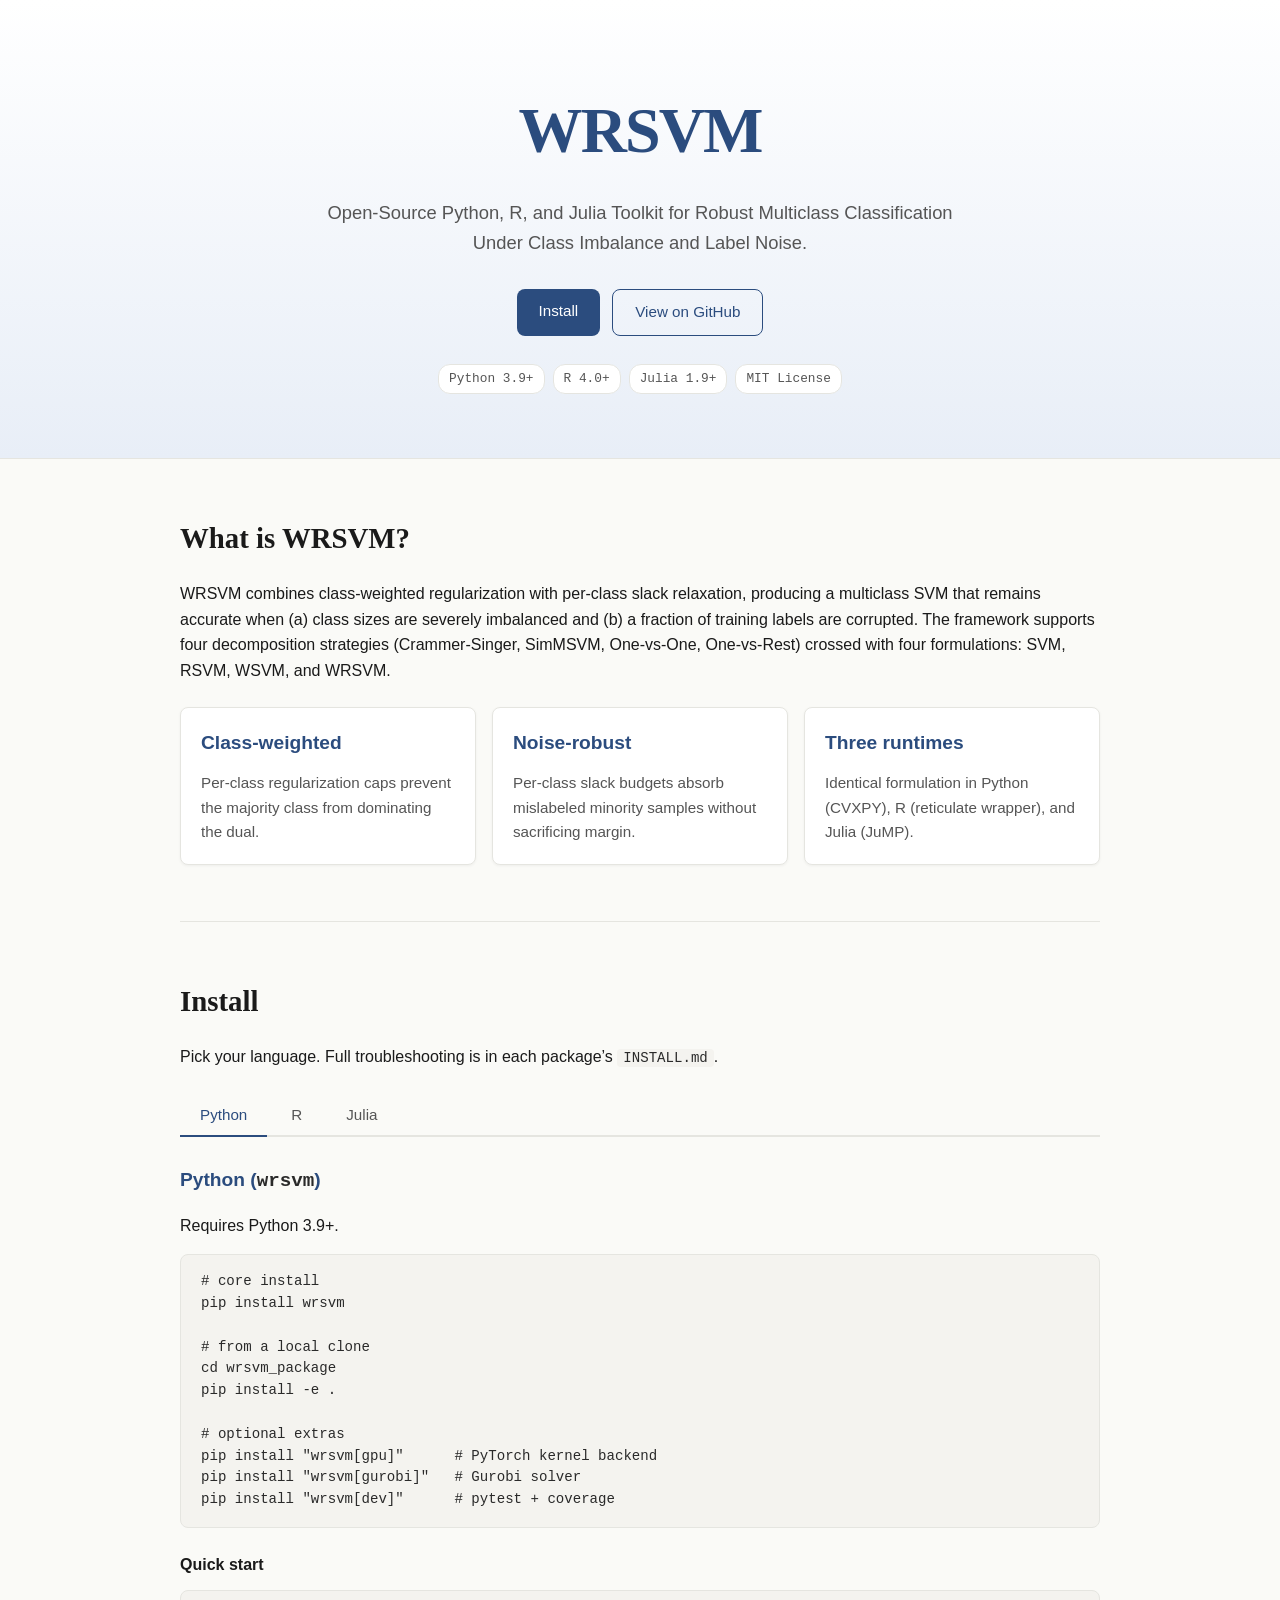
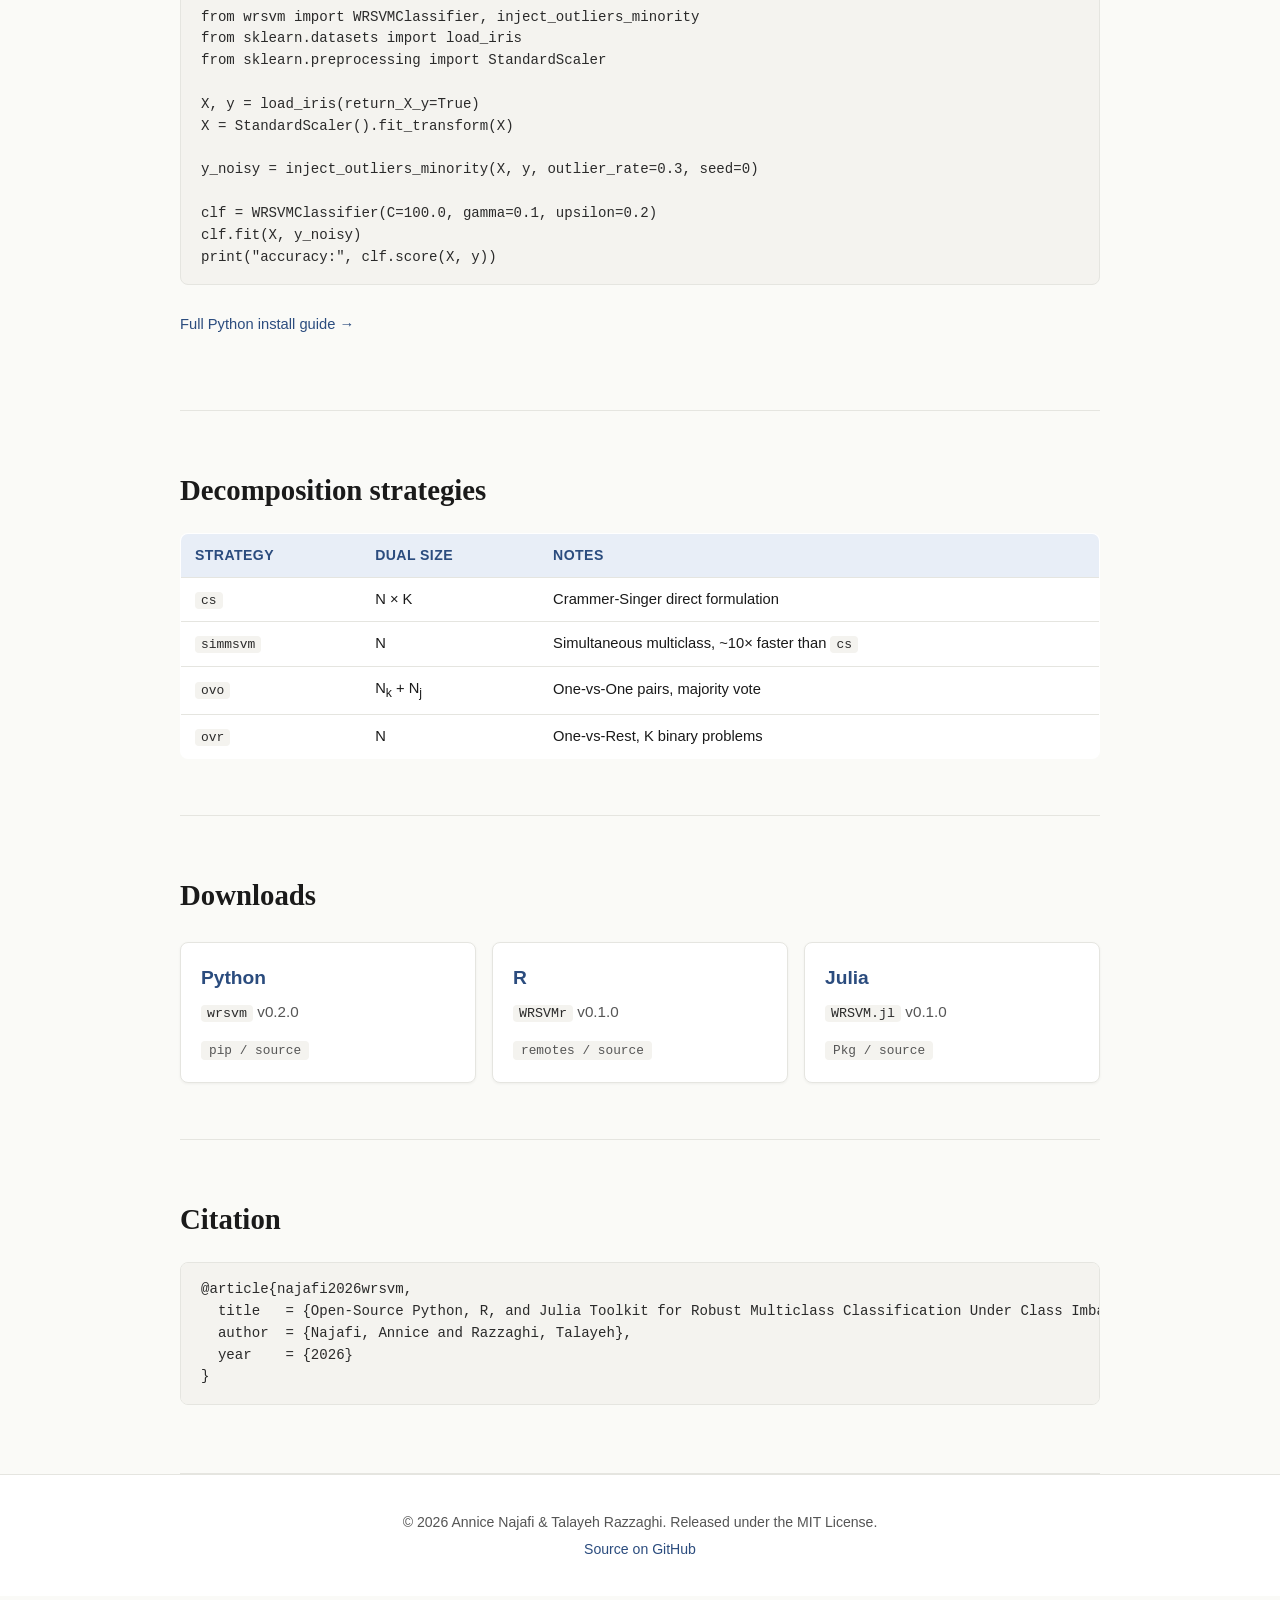
==== docs/index.html @ acd2e640 "Add top-level README, LICENSE, and GitHub Pages docs" ====
<!DOCTYPE html>
<html lang="en">
<head>
<meta charset="UTF-8" />
<meta name="viewport" content="width=device-width, initial-scale=1.0" />
<title>WRSVM: Open-Source Toolkit for Robust Multiclass Classification</title>
<meta name="description" content="Open-Source Python, R, and Julia Toolkit for Robust Multiclass Classification Under Class Imbalance and Label Noise." />
<link rel="stylesheet" href="style.css" />
</head>
<body>

<header class="hero">
  <div class="container">
    <h1>WRSVM</h1>
    <p class="tagline">Open-Source Python, R, and Julia Toolkit for Robust Multiclass Classification Under Class Imbalance and Label Noise.</p>
    <div class="hero-buttons">
      <a class="btn primary" href="#install">Install</a>
      <a class="btn ghost" href="https://github.com/annicenajafi/wrsvm">View on GitHub</a>
    </div>
    <div class="badges">
      <span class="badge">Python 3.9+</span>
      <span class="badge">R 4.0+</span>
      <span class="badge">Julia 1.9+</span>
      <span class="badge">MIT License</span>
    </div>
  </div>
</header>

<section class="container section">
  <h2>What is WRSVM?</h2>
  <p>
    WRSVM combines class-weighted regularization with per-class slack relaxation,
    producing a multiclass SVM that remains accurate when (a) class sizes are
    severely imbalanced and (b) a fraction of training labels are corrupted.
    The framework supports four decomposition strategies (Crammer-Singer,
    SimMSVM, One-vs-One, One-vs-Rest) crossed with four formulations:
    SVM, RSVM, WSVM, and WRSVM.
  </p>

  <div class="grid-3">
    <div class="card">
      <h3>Class-weighted</h3>
      <p>Per-class regularization caps prevent the majority class from dominating the dual.</p>
    </div>
    <div class="card">
      <h3>Noise-robust</h3>
      <p>Per-class slack budgets absorb mislabeled minority samples without sacrificing margin.</p>
    </div>
    <div class="card">
      <h3>Three runtimes</h3>
      <p>Identical formulation in Python (CVXPY), R (reticulate wrapper), and Julia (JuMP).</p>
    </div>
  </div>
</section>

<section id="install" class="container section">
  <h2>Install</h2>
  <p>Pick your language. Full troubleshooting is in each package&rsquo;s <code>INSTALL.md</code>.</p>

  <div class="tabs">
    <button class="tab active" data-tab="py">Python</button>
    <button class="tab" data-tab="r">R</button>
    <button class="tab" data-tab="jl">Julia</button>
  </div>

  <div class="tab-panel active" id="py">
    <h3>Python (<code>wrsvm</code>)</h3>
    <p>Requires Python 3.9+.</p>
    <pre><code># core install
pip install wrsvm

# from a local clone
cd wrsvm_package
pip install -e .

# optional extras
pip install "wrsvm[gpu]"      # PyTorch kernel backend
pip install "wrsvm[gurobi]"   # Gurobi solver
pip install "wrsvm[dev]"      # pytest + coverage</code></pre>

    <h4>Quick start</h4>
<pre><code class="lang-python">from wrsvm import WRSVMClassifier, inject_outliers_minority
from sklearn.datasets import load_iris
from sklearn.preprocessing import StandardScaler

X, y = load_iris(return_X_y=True)
X = StandardScaler().fit_transform(X)

y_noisy = inject_outliers_minority(X, y, outlier_rate=0.3, seed=0)

clf = WRSVMClassifier(C=100.0, gamma=0.1, upsilon=0.2)
clf.fit(X, y_noisy)
print("accuracy:", clf.score(X, y))
</code></pre>
    <p><a class="link" href="https://github.com/annicenajafi/wrsvm/blob/main/wrsvm_package/INSTALL.md">Full Python install guide &rarr;</a></p>
  </div>

  <div class="tab-panel" id="r">
    <h3>R (<code>WRSVMr</code>)</h3>
    <p>Requires R 4.0+ and a working Python with the <code>wrsvm</code> package.</p>
    <pre><code># 1) Python backend (one-time)
reticulate::install_python(version = "3.11.9")
reticulate::py_install("wrsvm", pip = TRUE)

# 2) R wrapper
remotes::install_github("annicenajafi/wrsvm", subdir = "WRSVMr")

# or from a local clone:
remotes::install_local("path/to/WRSVMr")</code></pre>

    <h4>Quick start</h4>
<pre><code class="lang-r">library(WRSVMr)

data(iris)
X &lt;- scale(as.matrix(iris[, 1:4]))
y &lt;- as.integer(iris$Species)

y_noisy &lt;- inject_outliers_minority(X, y, outlier_rate = 0.3, seed = 0)

fit &lt;- wrsvm_fit(X, y_noisy,
                 strategy = "cs",
                 C = 100, gamma = 0.1, upsilon = 0.2)

mean(wrsvm_predict(fit, X) == y)
</code></pre>
    <p><a class="link" href="https://github.com/annicenajafi/wrsvm/blob/main/WRSVMr/INSTALL.md">Full R install guide &rarr;</a></p>
  </div>

  <div class="tab-panel" id="jl">
    <h3>Julia (<code>WRSVM.jl</code>)</h3>
    <p>Requires Julia 1.9+. Pure Julia, no Python required.</p>
    <pre><code>using Pkg

# from a local clone (recommended while iterating)
Pkg.develop(path = "path/to/WRSVM.jl")
Pkg.instantiate()

# or activate the package's own environment for reproducibility
Pkg.activate("path/to/WRSVM.jl")
Pkg.instantiate()</code></pre>

    <h4>Quick start</h4>
<pre><code class="lang-julia">using WRSVM, Statistics

X = randn(100, 4)
y = rand(1:3, 100)
y_noisy = inject_outliers_minority(X, y; outlier_rate = 0.3, seed = 0)

model = solve_crammer_singer(X, y_noisy;
                             C = 100.0, gamma = 0.1, upsilon = 0.2)

preds = predict_cs(model, X)
println("accuracy = ", mean(preds .== y))
</code></pre>
    <p><a class="link" href="https://github.com/annicenajafi/wrsvm/blob/main/WRSVM.jl/INSTALL.md">Full Julia install guide &rarr;</a></p>
  </div>
</section>

<section class="container section">
  <h2>Decomposition strategies</h2>
  <div class="table-wrap">
    <table>
      <thead>
        <tr><th>Strategy</th><th>Dual size</th><th>Notes</th></tr>
      </thead>
      <tbody>
        <tr><td><code>cs</code></td>      <td>N &times; K</td>                   <td>Crammer-Singer direct formulation</td></tr>
        <tr><td><code>simmsvm</code></td> <td>N</td>                             <td>Simultaneous multiclass, ~10&times; faster than <code>cs</code></td></tr>
        <tr><td><code>ovo</code></td>     <td>N<sub>k</sub> + N<sub>j</sub></td> <td>One-vs-One pairs, majority vote</td></tr>
        <tr><td><code>ovr</code></td>     <td>N</td>                             <td>One-vs-Rest, K binary problems</td></tr>
      </tbody>
    </table>
  </div>
</section>

<section class="container section">
  <h2>Downloads</h2>
  <div class="grid-3">
    <a class="dl-card" href="https://github.com/annicenajafi/wrsvm/tree/main/wrsvm_package">
      <h3>Python</h3>
      <p><code>wrsvm</code> v0.2.0</p>
      <span class="dl-meta">pip / source</span>
    </a>
    <a class="dl-card" href="https://github.com/annicenajafi/wrsvm/tree/main/WRSVMr">
      <h3>R</h3>
      <p><code>WRSVMr</code> v0.1.0</p>
      <span class="dl-meta">remotes / source</span>
    </a>
    <a class="dl-card" href="https://github.com/annicenajafi/wrsvm/tree/main/WRSVM.jl">
      <h3>Julia</h3>
      <p><code>WRSVM.jl</code> v0.1.0</p>
      <span class="dl-meta">Pkg / source</span>
    </a>
  </div>
</section>

<section class="container section">
  <h2>Citation</h2>
  <pre><code>@article{najafi2026wrsvm,
  title   = {Open-Source Python, R, and Julia Toolkit for Robust Multiclass Classification Under Class Imbalance and Label Noise},
  author  = {Najafi, Annice and Razzaghi, Talayeh},
  year    = {2026}
}</code></pre>
</section>

<footer class="footer">
  <div class="container">
    <p>&copy; 2026 Annice Najafi &amp; Talayeh Razzaghi. Released under the MIT License.</p>
    <p><a href="https://github.com/annicenajafi/wrsvm">Source on GitHub</a></p>
  </div>
</footer>

<script>
  document.querySelectorAll('.tab').forEach(function (tab) {
    tab.addEventListener('click', function () {
      var target = tab.getAttribute('data-tab');
      document.querySelectorAll('.tab').forEach(function (t) { t.classList.remove('active'); });
      document.querySelectorAll('.tab-panel').forEach(function (p) { p.classList.remove('active'); });
      tab.classList.add('active');
      document.getElementById(target).classList.add('active');
    });
  });
</script>

</body>
</html>
---- docs/style.css ----
/* WRSVM landing page */

:root {
  --bg: #fafaf7;
  --bg-alt: #ffffff;
  --ink: #1a1a1a;
  --ink-soft: #555;
  --accent: #2b4c7e;
  --accent-soft: #e8eef7;
  --border: #e5e5e0;
  --code-bg: #f4f3ef;
  --code-ink: #2a2a2a;
  --shadow: 0 1px 3px rgba(0,0,0,0.05);
  --radius: 8px;
}

* { box-sizing: border-box; }

html, body {
  margin: 0;
  padding: 0;
  background: var(--bg);
  color: var(--ink);
  font-family: -apple-system, BlinkMacSystemFont, "Segoe UI", "Helvetica Neue", Arial, sans-serif;
  font-size: 16px;
  line-height: 1.6;
  -webkit-font-smoothing: antialiased;
}

.container {
  max-width: 920px;
  margin: 0 auto;
  padding: 0 24px;
}

/* ---------- Hero ---------- */

.hero {
  background: linear-gradient(180deg, #ffffff 0%, var(--accent-soft) 100%);
  border-bottom: 1px solid var(--border);
  padding: 80px 0 64px;
  text-align: center;
}

.hero h1 {
  font-size: 4rem;
  font-weight: 700;
  letter-spacing: -0.03em;
  margin: 0 0 16px;
  color: var(--accent);
  font-family: "Iowan Old Style", "Palatino Linotype", Georgia, serif;
}

.tagline {
  font-size: 1.15rem;
  color: var(--ink-soft);
  max-width: 640px;
  margin: 0 auto 32px;
}

.hero-buttons {
  display: flex;
  gap: 12px;
  justify-content: center;
  margin-bottom: 28px;
  flex-wrap: wrap;
}

.btn {
  display: inline-block;
  padding: 10px 22px;
  border-radius: var(--radius);
  font-weight: 500;
  text-decoration: none;
  font-size: 0.95rem;
  transition: transform 0.1s ease, box-shadow 0.15s ease;
}

.btn.primary {
  background: var(--accent);
  color: #fff;
}

.btn.primary:hover {
  background: #1f3a64;
  transform: translateY(-1px);
  box-shadow: 0 4px 12px rgba(43,76,126,0.25);
}

.btn.ghost {
  background: transparent;
  color: var(--accent);
  border: 1px solid var(--accent);
}

.btn.ghost:hover {
  background: var(--accent-soft);
}

.badges {
  display: flex;
  gap: 8px;
  justify-content: center;
  flex-wrap: wrap;
}

.badge {
  display: inline-block;
  padding: 4px 10px;
  border-radius: 12px;
  background: var(--bg-alt);
  border: 1px solid var(--border);
  font-size: 0.8rem;
  color: var(--ink-soft);
  font-family: "SF Mono", Menlo, Consolas, monospace;
}

/* ---------- Sections ---------- */

.section {
  padding: 56px 0;
  border-bottom: 1px solid var(--border);
}

h2 {
  font-size: 1.8rem;
  font-weight: 600;
  margin: 0 0 20px;
  color: var(--ink);
  font-family: "Iowan Old Style", "Palatino Linotype", Georgia, serif;
}

h3 {
  font-size: 1.2rem;
  font-weight: 600;
  margin: 0 0 12px;
  color: var(--accent);
}

h4 {
  font-size: 1rem;
  font-weight: 600;
  margin: 24px 0 10px;
  color: var(--ink);
}

p {
  color: var(--ink);
}

/* ---------- 3-column grid ---------- */

.grid-3 {
  display: grid;
  grid-template-columns: repeat(3, 1fr);
  gap: 16px;
  margin-top: 24px;
}

@media (max-width: 720px) {
  .grid-3 { grid-template-columns: 1fr; }
}

.card {
  background: var(--bg-alt);
  border: 1px solid var(--border);
  border-radius: var(--radius);
  padding: 20px;
  box-shadow: var(--shadow);
}

.card h3 { margin-top: 0; }
.card p  { margin: 0; color: var(--ink-soft); font-size: 0.95rem; }

/* Download cards */

.dl-card {
  background: var(--bg-alt);
  border: 1px solid var(--border);
  border-radius: var(--radius);
  padding: 20px;
  text-decoration: none;
  color: var(--ink);
  display: block;
  transition: transform 0.1s ease, box-shadow 0.15s ease, border-color 0.15s ease;
  box-shadow: var(--shadow);
}

.dl-card:hover {
  transform: translateY(-2px);
  border-color: var(--accent);
  box-shadow: 0 4px 14px rgba(43,76,126,0.12);
}

.dl-card h3 { margin: 0 0 6px; }
.dl-card p  { margin: 0 0 12px; color: var(--ink-soft); font-size: 0.95rem; }
.dl-meta {
  font-size: 0.8rem;
  color: var(--ink-soft);
  font-family: "SF Mono", Menlo, Consolas, monospace;
  background: var(--code-bg);
  padding: 2px 8px;
  border-radius: 4px;
}

/* ---------- Tabs ---------- */

.tabs {
  display: flex;
  gap: 4px;
  margin: 24px 0 0;
  border-bottom: 2px solid var(--border);
}

.tab {
  background: transparent;
  border: none;
  padding: 12px 20px;
  font-size: 0.95rem;
  font-weight: 500;
  color: var(--ink-soft);
  cursor: pointer;
  border-bottom: 2px solid transparent;
  margin-bottom: -2px;
  transition: color 0.15s ease, border-color 0.15s ease;
  font-family: inherit;
}

.tab:hover { color: var(--ink); }

.tab.active {
  color: var(--accent);
  border-bottom-color: var(--accent);
}

.tab-panel {
  display: none;
  padding-top: 28px;
}

.tab-panel.active { display: block; }

/* ---------- Code ---------- */

pre {
  background: var(--code-bg);
  border: 1px solid var(--border);
  border-radius: var(--radius);
  padding: 16px 20px;
  overflow-x: auto;
  font-size: 0.88rem;
  line-height: 1.55;
  margin: 12px 0;
}

code {
  font-family: "SF Mono", Menlo, Consolas, "Liberation Mono", monospace;
  color: var(--code-ink);
}

p code, td code, li code {
  background: var(--code-bg);
  padding: 1px 6px;
  border-radius: 4px;
  font-size: 0.88em;
}

pre code {
  background: transparent;
  padding: 0;
  font-size: inherit;
}

/* ---------- Tables ---------- */

.table-wrap {
  overflow-x: auto;
  margin-top: 16px;
}

table {
  width: 100%;
  border-collapse: collapse;
  font-size: 0.92rem;
  background: var(--bg-alt);
  border-radius: var(--radius);
  overflow: hidden;
  border: 1px solid var(--border);
}

thead {
  background: var(--accent-soft);
}

th, td {
  padding: 10px 14px;
  text-align: left;
  border-bottom: 1px solid var(--border);
}

th {
  font-weight: 600;
  color: var(--accent);
  font-size: 0.88rem;
  text-transform: uppercase;
  letter-spacing: 0.03em;
}

tbody tr:last-child td { border-bottom: none; }

tbody tr:hover { background: var(--bg); }

/* ---------- Links ---------- */

a {
  color: var(--accent);
  text-decoration: none;
  border-bottom: 1px solid transparent;
  transition: border-color 0.15s ease;
}

a:hover {
  border-bottom-color: var(--accent);
}

.link {
  display: inline-block;
  margin-top: 12px;
  font-size: 0.92rem;
  font-weight: 500;
}

/* ---------- Footer ---------- */

.footer {
  padding: 32px 0;
  text-align: center;
  background: var(--bg-alt);
  border-top: 1px solid var(--border);
}

.footer p {
  margin: 4px 0;
  font-size: 0.88rem;
  color: var(--ink-soft);
}

/* ---------- Responsive ---------- */

@media (max-width: 600px) {
  .hero h1   { font-size: 2.6rem; }
  .tagline   { font-size: 1rem; }
  .section   { padding: 40px 0; }
  h2         { font-size: 1.5rem; }
  pre        { font-size: 0.82rem; padding: 12px; }
}
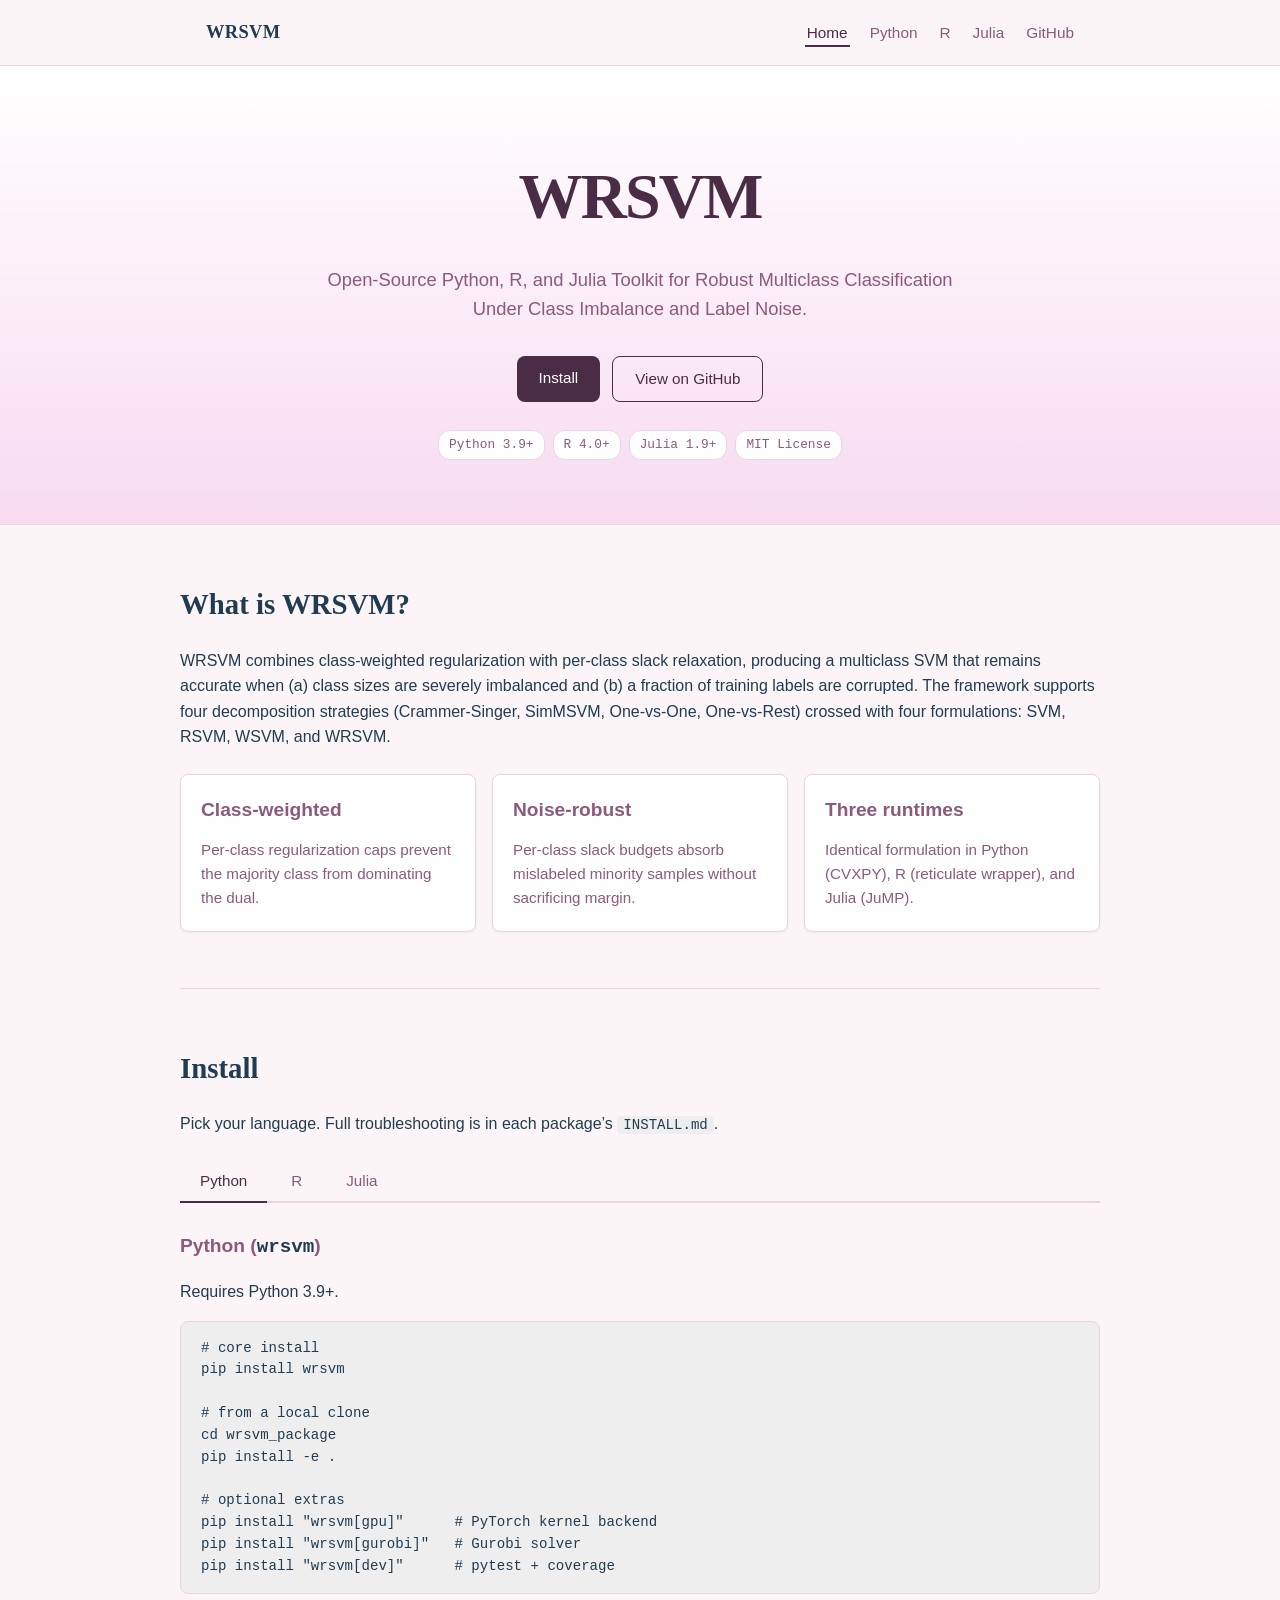
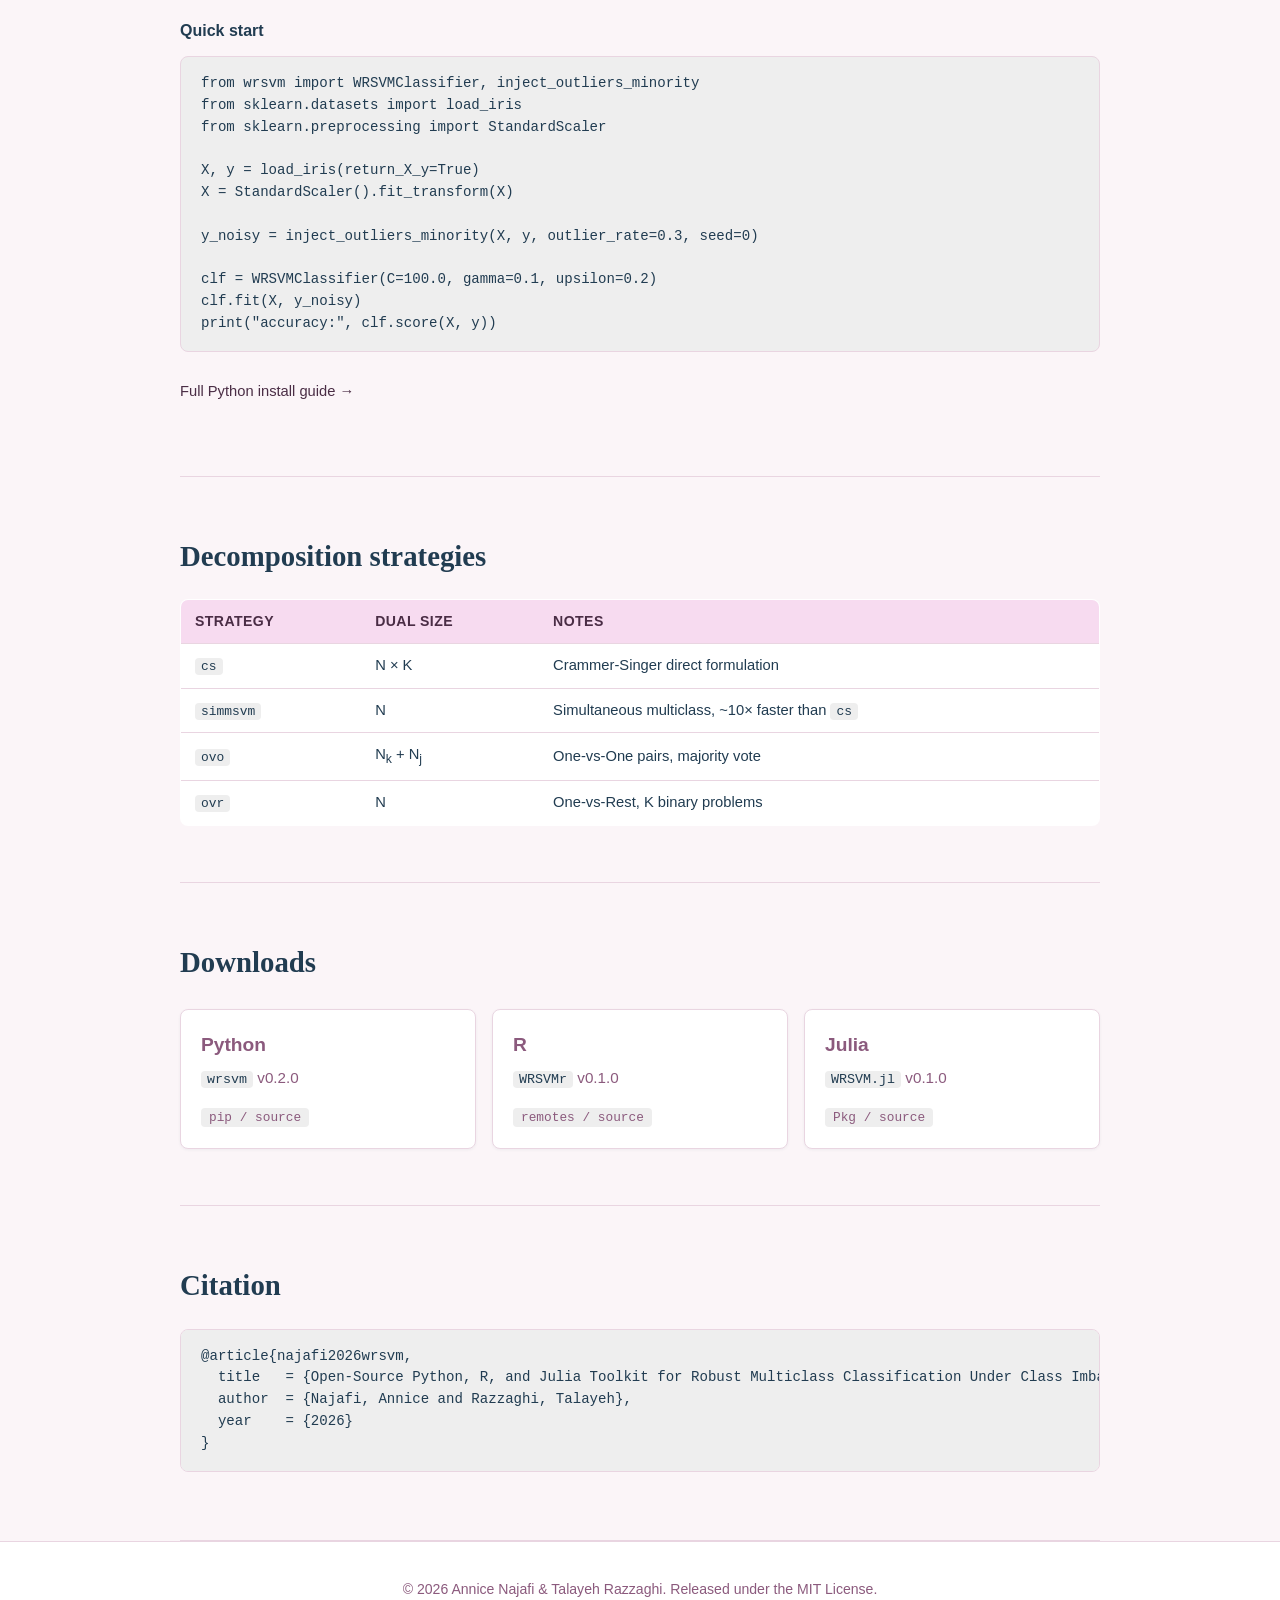
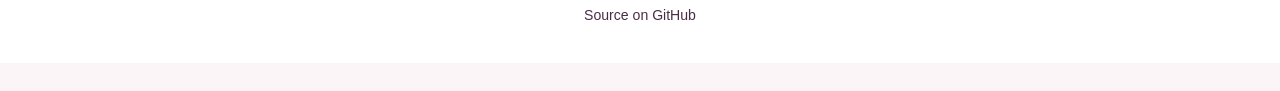
==== commit e61c6372: "Add book-style tutorial pages for Python, R, and Julia" ====
--- a/docs/index.html
+++ b/docs/index.html
@@ -8,6 +8,19 @@
 <link rel="stylesheet" href="style.css" />
 </head>
 <body>
+
+<nav class="topnav">
+  <div class="container">
+    <a class="brand" href="index.html">WRSVM</a>
+    <ul>
+      <li><a class="active" href="index.html">Home</a></li>
+      <li><a href="python.html">Python</a></li>
+      <li><a href="r.html">R</a></li>
+      <li><a href="julia.html">Julia</a></li>
+      <li><a href="https://github.com/annicenajafi/WRSVM">GitHub</a></li>
+    </ul>
+  </div>
+</nav>
 
 <header class="hero">
   <div class="container">
--- a/docs/style.css
+++ b/docs/style.css
@@ -1,17 +1,20 @@
 /* WRSVM landing page */
 
 :root {
-  --bg: #fafaf7;
-  --bg-alt: #ffffff;
-  --ink: #1a1a1a;
-  --ink-soft: #555;
-  --accent: #2b4c7e;
-  --accent-soft: #e8eef7;
-  --border: #e5e5e0;
-  --code-bg: #f4f3ef;
-  --code-ink: #2a2a2a;
-  --shadow: 0 1px 3px rgba(0,0,0,0.05);
-  --radius: 8px;
+  /* Figure palette: NAVY / BLUE / PINK / CREAM / PLUM / BLUSH */
+  --bg:          #FBF5F8;  /* warm blush-cream page background */
+  --bg-alt:      #FFFFFF;  /* cards */
+  --ink:         #213C51;  /* NAVY — primary text and headings */
+  --ink-soft:    #8B5A7D;  /* PLUM — muted text */
+  --accent:      #4A2D45;  /* EGGPLANT — primary actions, links */
+  --accent-deep: #2A1A28;  /* deeper eggplant — accent hover */
+  --accent-soft: #F7DBF0;  /* BLUSH — hero gradient, table head */
+  --pink:        #DDAED3;  /* PINK — secondary accent */
+  --border:      #E9D5E1;  /* soft pink-grey */
+  --code-bg:     #EEEEEE;  /* CREAM */
+  --code-ink:    #213C51;  /* NAVY */
+  --shadow:      0 1px 3px rgba(33,60,81,0.06);
+  --radius:      8px;
 }
 
 * { box-sizing: border-box; }
@@ -82,9 +85,9 @@
 }
 
 .btn.primary:hover {
-  background: #1f3a64;
+  background: var(--accent-deep);
   transform: translateY(-1px);
-  box-shadow: 0 4px 12px rgba(43,76,126,0.25);
+  box-shadow: 0 4px 12px rgba(74,45,69,0.28);
 }
 
 .btn.ghost {
@@ -134,7 +137,7 @@
   font-size: 1.2rem;
   font-weight: 600;
   margin: 0 0 12px;
-  color: var(--accent);
+  color: var(--ink-soft);
 }
 
 h4 {
@@ -189,7 +192,7 @@
 .dl-card:hover {
   transform: translateY(-2px);
   border-color: var(--accent);
-  box-shadow: 0 4px 14px rgba(43,76,126,0.12);
+  box-shadow: 0 4px 14px rgba(139,90,125,0.15);
 }
 
 .dl-card h3 { margin: 0 0 6px; }
@@ -345,6 +348,195 @@
   color: var(--ink-soft);
 }
 
+/* ---------- Top navigation (book-style) ---------- */
+
+.topnav {
+  position: sticky;
+  top: 0;
+  z-index: 100;
+  background: rgba(251, 245, 248, 0.92);
+  backdrop-filter: saturate(180%) blur(8px);
+  -webkit-backdrop-filter: saturate(180%) blur(8px);
+  border-bottom: 1px solid var(--border);
+}
+
+.topnav .container {
+  display: flex;
+  align-items: center;
+  justify-content: space-between;
+  padding: 14px 24px;
+}
+
+.topnav .brand {
+  font-weight: 700;
+  font-size: 1.15rem;
+  color: var(--ink);
+  text-decoration: none;
+  font-family: "Iowan Old Style", "Palatino Linotype", Georgia, serif;
+  letter-spacing: 0.02em;
+  border-bottom: none;
+}
+
+.topnav ul {
+  list-style: none;
+  margin: 0;
+  padding: 0;
+  display: flex;
+  gap: 18px;
+}
+
+.topnav a {
+  color: var(--ink-soft);
+  font-size: 0.96rem;
+  font-weight: 500;
+  text-decoration: none;
+  padding: 4px 2px;
+  border-bottom: 2px solid transparent;
+}
+
+.topnav a:hover {
+  color: var(--accent);
+  border-bottom-color: transparent;
+}
+
+.topnav a.active {
+  color: var(--accent);
+  border-bottom-color: var(--accent);
+}
+
+/* ---------- Tutorial-page layout ---------- */
+
+.page-header {
+  padding: 60px 0 28px;
+  text-align: center;
+  border-bottom: 1px solid var(--border);
+  background: linear-gradient(180deg, #ffffff 0%, var(--accent-soft) 100%);
+}
+
+.page-header h1 {
+  font-size: 2.8rem;
+  color: var(--ink);
+  margin: 0 0 10px;
+  font-family: "Iowan Old Style", "Palatino Linotype", Georgia, serif;
+  letter-spacing: -0.02em;
+}
+
+.page-header .tagline {
+  margin: 0 auto;
+  max-width: 640px;
+  color: var(--ink-soft);
+  font-size: 1.05rem;
+}
+
+.toc {
+  background: var(--bg-alt);
+  border: 1px solid var(--border);
+  border-radius: var(--radius);
+  padding: 18px 22px;
+  margin: 28px 0;
+}
+
+.toc h3 {
+  margin: 0 0 10px;
+  font-size: 0.95rem;
+  text-transform: uppercase;
+  letter-spacing: 0.05em;
+  color: var(--ink-soft);
+}
+
+.toc ol {
+  margin: 0;
+  padding-left: 22px;
+  color: var(--ink);
+}
+
+.toc li {
+  margin: 4px 0;
+}
+
+.toc a {
+  color: var(--ink);
+}
+
+.toc a:hover {
+  color: var(--accent);
+  border-bottom-color: var(--accent);
+}
+
+.output {
+  background: #F4E4EE;
+  border-left: 4px solid var(--pink);
+  padding: 12px 16px;
+  margin: 4px 0 18px;
+  font-family: "SF Mono", Menlo, Consolas, monospace;
+  font-size: 0.88rem;
+  white-space: pre-wrap;
+  color: var(--ink);
+  border-radius: 0 var(--radius) var(--radius) 0;
+}
+
+.output::before {
+  content: "output ";
+  font-family: inherit;
+  font-size: 0.72rem;
+  text-transform: uppercase;
+  letter-spacing: 0.08em;
+  color: var(--ink-soft);
+  display: block;
+  margin-bottom: 4px;
+}
+
+.pager {
+  display: flex;
+  justify-content: space-between;
+  align-items: stretch;
+  gap: 16px;
+  margin: 48px 0 12px;
+  padding-top: 32px;
+  border-top: 1px solid var(--border);
+}
+
+.pager a {
+  flex: 1;
+  padding: 16px 20px;
+  border: 1px solid var(--border);
+  border-radius: var(--radius);
+  background: var(--bg-alt);
+  text-decoration: none;
+  color: var(--ink);
+  box-shadow: var(--shadow);
+  transition: transform 0.1s ease, border-color 0.15s ease, box-shadow 0.15s ease;
+}
+
+.pager a:hover {
+  transform: translateY(-1px);
+  border-color: var(--accent);
+  box-shadow: 0 4px 14px rgba(74,45,69,0.14);
+}
+
+.pager a.prev {
+  text-align: left;
+}
+
+.pager a.next {
+  text-align: right;
+}
+
+.pager .label {
+  display: block;
+  font-size: 0.75rem;
+  text-transform: uppercase;
+  letter-spacing: 0.08em;
+  color: var(--ink-soft);
+  margin-bottom: 4px;
+}
+
+.pager .title {
+  font-weight: 600;
+  font-size: 1rem;
+  color: var(--ink);
+}
+
 /* ---------- Responsive ---------- */
 
 @media (max-width: 600px) {
@@ -353,4 +545,7 @@
   .section   { padding: 40px 0; }
   h2         { font-size: 1.5rem; }
   pre        { font-size: 0.82rem; padding: 12px; }
-}
+  .topnav .container { flex-direction: column; gap: 10px; padding: 12px 16px; }
+  .topnav ul { gap: 14px; flex-wrap: wrap; justify-content: center; }
+  .pager { flex-direction: column; }
+}
